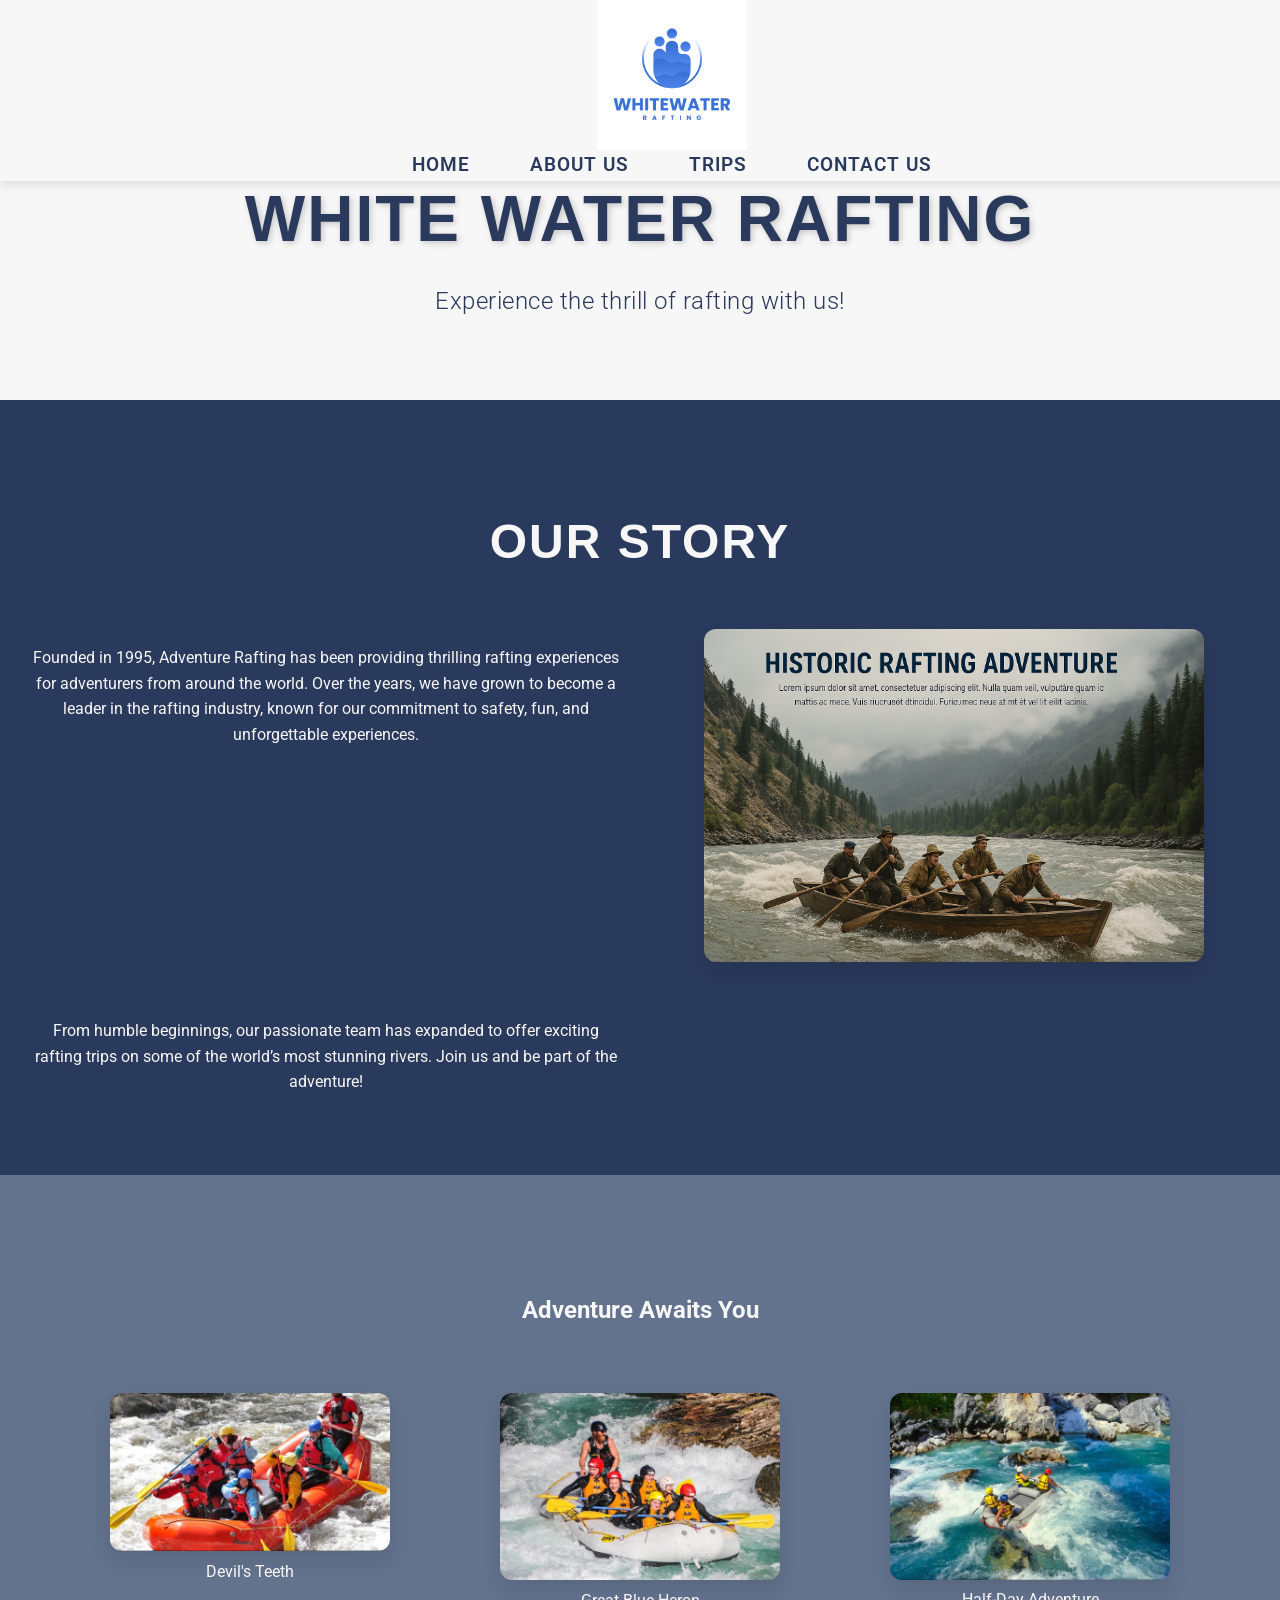
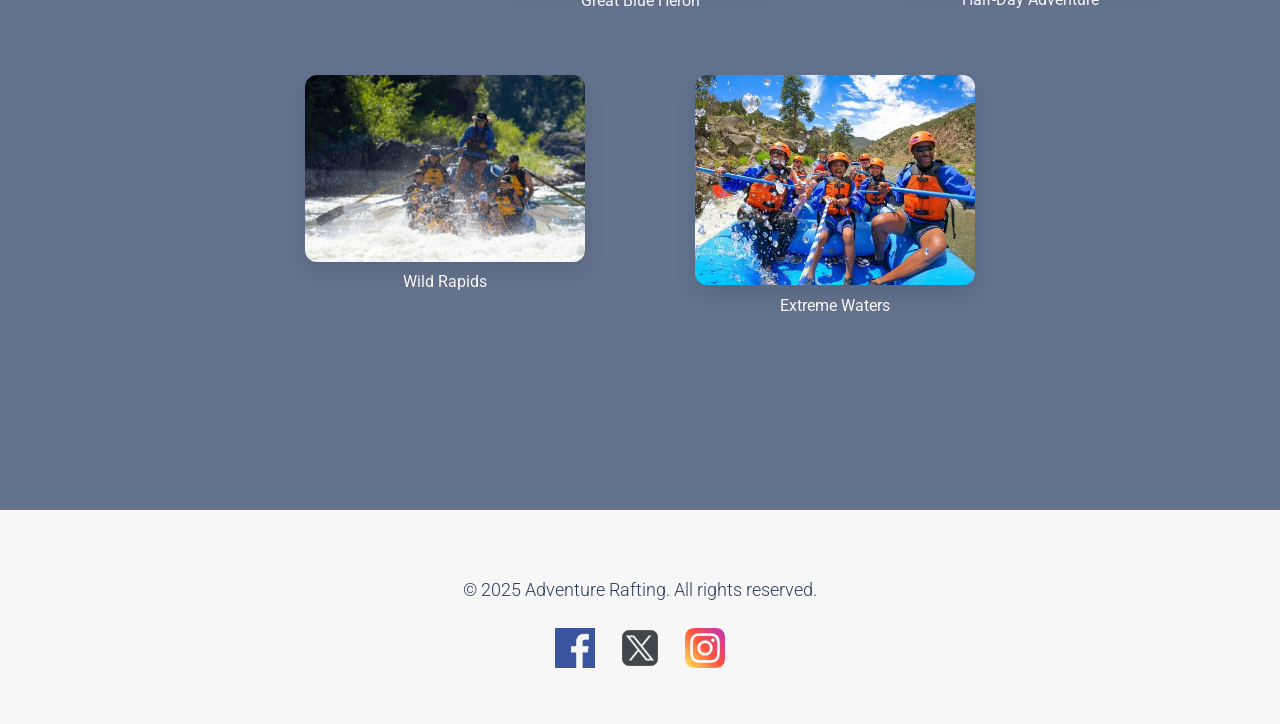
==== wrr/about.html @ 4ab4df59 "Add files via upload" ====
<!DOCTYPE html>
<html lang="en">
<head>
    <meta charset="UTF-8">
    <meta name="viewport" content="width=device-width, initial-scale=1.0">
    <meta name="description" content="Learn about Adventure Rafting and our history of thrilling rafting adventures.">
    <meta name="author" content="Adventure Rafting">
    <meta name="keywords" content="rafting, adventure, trips, history">
    <title>About Us - Adventure Rafting</title>
    <link href="https://fonts.googleapis.com/css2?family=Roboto:wght@400;700&display=swap" rel="stylesheet">
    <link rel="stylesheet" href="style.css">
</head>
<body>
    <header>
        <div class="header-container">
            <div class="logo">
                <img src="logo.png" alt="Adventure Rafting Logo" aria-label="Adventure Rafting Logo">
            </div>
            <nav>
                <ul>
                    <li><a href="index.html">Home</a></li>
                    <li><a href="about.html">About Us</a></li>
                    <li><a href="trips.html">Trips</a></li>
                    <li><a href="contact.html">Contact Us</a></li>
                </ul>
            </nav>
        </div>
    </header>

    <main>
        <section class="hero">
            <h1>White Water Rafting</h1>
            <p>Experience the thrill of rafting with us!</p>
        </section>

        <section class="history">
            <h2>Our Story</h2>
            <div class="history-content">
                <p>Founded in 1995, Adventure Rafting has been providing thrilling rafting experiences for adventurers from around the world. Over the years, we have grown to become a leader in the rafting industry, known for our commitment to safety, fun, and unforgettable experiences.</p>
                <img src="ChatGPT Image 2 abr 2025, 00_31_45.png" alt="Historic rafting adventure" aria-label="Rafting history image">
                <p>From humble beginnings, our passionate team has expanded to offer exciting rafting trips on some of the world’s most stunning rivers. Join us and be part of the adventure!</p>
            </div>
        </section>        

        <section class="adventures">
            <h2>Adventure Awaits You</h2>
            <div class="adventure-gallery">
                <figure>
                    <img src="1.jpg" alt="Rafting through Devil's Teeth rapids" aria-label="Devil's Teeth rapids">
                    <figcaption>Devil's Teeth</figcaption>
                </figure>
                <figure>
                    <img src="2.jpg" alt="Rafting in the Great Blue Heron area" aria-label="Great Blue Heron rafting trip">
                    <figcaption>Great Blue Heron</figcaption>
                </figure>
                <figure>
                    <img src="3.jpg" alt="Half-Day Adventure rafting trip" aria-label="Half-Day Adventure rafting trip">
                    <figcaption>Half-Day Adventure</figcaption>
                </figure>
                <figure>
                    <img src="4.jpg" alt="Navigating Wild Rapids" aria-label="Wild Rapids rafting trip">
                    <figcaption>Wild Rapids</figcaption>
                </figure>
                <figure>
                    <img src="5.jpg" alt="Extreme Waters rafting expedition" aria-label="Extreme Waters rafting expedition">
                    <figcaption>Extreme Waters</figcaption>
                </figure>
            </div>
        </section>
    </main>

    <footer>
        <p>&copy; 2025 Adventure Rafting. All rights reserved.</p>
        <div class="social-icons">
            <a href="#"><img src="facebook.png" alt="Facebook logo" aria-label="Facebook"></a>
            <a href="#"><img src="logotipos.png" alt="Twitter logo" aria-label="Twitter"></a>
            <a href="#"><img src="instagram.png" alt="Instagram logo" aria-label="Instagram"></a>
        </div>
    </footer>
</body>
</html>
---- wrr/style.css ----
:root {
    --primary-color: #f8f7f7; /* Gris oscuro para un look elegante */
    --secondary-color: #2a3a5c; /* Blanco puro para limpiar la apariencia */
    --accent-color: #F26B38; /* Naranja sutil como color de acento */
    --background-color: #63728d; /* Fondo suave para contraste visual */
    --highlight-color: #F26B38; /* Color para llamadas a la acción */
    --font-family: 'Roboto', sans-serif;
    --heading-font: 'Montserrat', sans-serif; /* Fuente de encabezados más elegante */
}

/* Estilos generales */
body {
    font-family: var(--font-family);
    background-color: var(--background-color);
    color: var(--primary-color);
    margin: 0;
    padding: 0;
    line-height: 1.6;
    overflow-x: hidden;
}

/* HEADER */
header {
    display: flex;
    justify-content: center; /* Centra todo el contenido dentro del header */
    align-items: center;
    padding: 0rem 2rem;
    background-color: var(--primary-color);
    box-shadow: 0 4px 10px rgba(0, 0, 0, 0.1); /* Sombra sutil para darle profundidad */
    position: fixed;
    width: 100%;
    top: 0;
    z-index: 1000;
}

.logo {
    display: flex;
    justify-content: center; /* Centra el logo horizontalmente */
    width: 100%; /* Se asegura que ocupe todo el espacio disponible */
}

.logo img {
    width: 150px; /* Tamaño más grande para el logo */
    height: auto;
}

nav ul {
    display: flex;
    list-style: none;
    padding: 0;
    margin: 0;
    align-items: center;
}

nav ul li {
    margin: 0 30px;
}

nav ul li a {
    text-decoration: none;
    color: var(--secondary-color);
    font-weight: 600;
    font-size: 1.2rem;
    letter-spacing: 1px;
    text-transform: uppercase;
    position: relative;
    transition: color 0.3s ease, padding 0.3s ease;
}

nav ul li a::after {
    content: '';
    position: absolute;
    bottom: 0;
    left: 0;
    width: 100%;
    height: 2px;
    background-color: var(--highlight-color);
    transform: scaleX(0);
    transform-origin: bottom right;
    transition: transform 0.3s ease;
}

nav ul li a:hover::after {
    transform: scaleX(1);
    transform-origin: bottom left;
}

nav ul li a:hover {
    color: var(--highlight-color); /* Acento de color cuando se pasa el ratón */
}

/* HERO */
.hero {
    text-align: center;
    padding: 8rem 2rem 5rem;
    background-color: var(--primary-color);
    color: var(--secondary-color);
    position: relative;
}

.hero h1 {
    font-size: 4rem;
    font-family: var(--heading-font);
    color: var(--secondary-color);
    margin-bottom: 1.5rem;
    text-transform: uppercase;
    letter-spacing: 2px;
    line-height: 1.2;
    text-shadow: 2px 2px 6px rgba(0, 0, 0, 0.2); /* Sombra sutil para que el texto se vea más destacado */
}

.hero p {
    font-size: 1.5rem;
    font-weight: 300;
    max-width: 800px;
    margin: 0 auto;
    letter-spacing: 0.5px;
}

/* HISTORY SECTION */
.history {
    background-color: var(--secondary-color);
    padding: 4rem 2rem;
    text-align: center;
}

.history h2 {
    font-size: 3rem;
    font-family: var(--heading-font);
    color: var(--primary-color);
    margin-bottom: 2rem;
    text-transform: uppercase;
    letter-spacing: 2px;
}

.history-content {
    display: grid;
    grid-template-columns: 1fr 1fr;
    gap: 40px;
    justify-items: center;
    margin-top: 3rem;
}

.history-content img {
    width: 100%;
    max-width: 500px;
    height: auto;
    border-radius: 12px; /* Bordes redondeados para un look más moderno */
    box-shadow: 0 10px 20px rgba(0, 0, 0, 0.1);
    transition: transform 0.3s ease;
}

.history-content img:hover {
    transform: scale(1.05); /* Efecto de zoom sutil en imágenes */
}

/* ADVENTURE SECTION */
.adventures {
    text-align: center;
    padding: 6rem 2rem;
    background-color: var(--background-color);
}

.adventure-gallery {
    display: flex;
    justify-content: center;
    flex-wrap: wrap;
    gap: 30px;
    margin-top: 3rem;
}

.adventure-gallery figure {
    text-align: center;
    width: 280px;
    transition: transform 0.3s ease;
}

.adventure-gallery img {
    width: 100%;
    height: auto;
    border-radius: 12px;
    box-shadow: 0 10px 20px rgba(0, 0, 0, 0.1);
}

.adventure-gallery figure:hover {
    transform: translateY(-10px); /* Efecto de elevación al pasar el mouse */
}

/* FOOTER */
footer {
    background-color: var(--primary-color);
    color: var(--secondary-color);
    text-align: center;
    padding: 3rem 2rem;
    margin-top: 5rem;
    position: relative;
}

footer p {
    font-weight: 300;
    font-size: 1.1rem;
    margin-bottom: 1.5rem;
}

.social-icons {
    display: flex;
    justify-content: center;
    gap: 25px;
}

.social-icons img {
    width: 40px;
    height: auto;
    transition: transform 0.3s ease;
}

.social-icons img:hover {
    transform: scale(1.2); /* Efecto de zoom en los íconos de redes sociales */
}

/* MEDIA QUERIES PARA DISPOSITIVOS MOVILES */
@media (max-width: 768px) {
    header {
        flex-direction: column;
        padding: 1.5rem 2rem;
        text-align: center;
    }

    .hero {
        padding: 6rem 2rem;
    }

    .hero h1 {
        font-size: 2.8rem;
    }

    .history-content {
        grid-template-columns: 1fr;
    }

    .adventure-gallery {
        flex-direction: column;
        gap: 20px;
    }
}
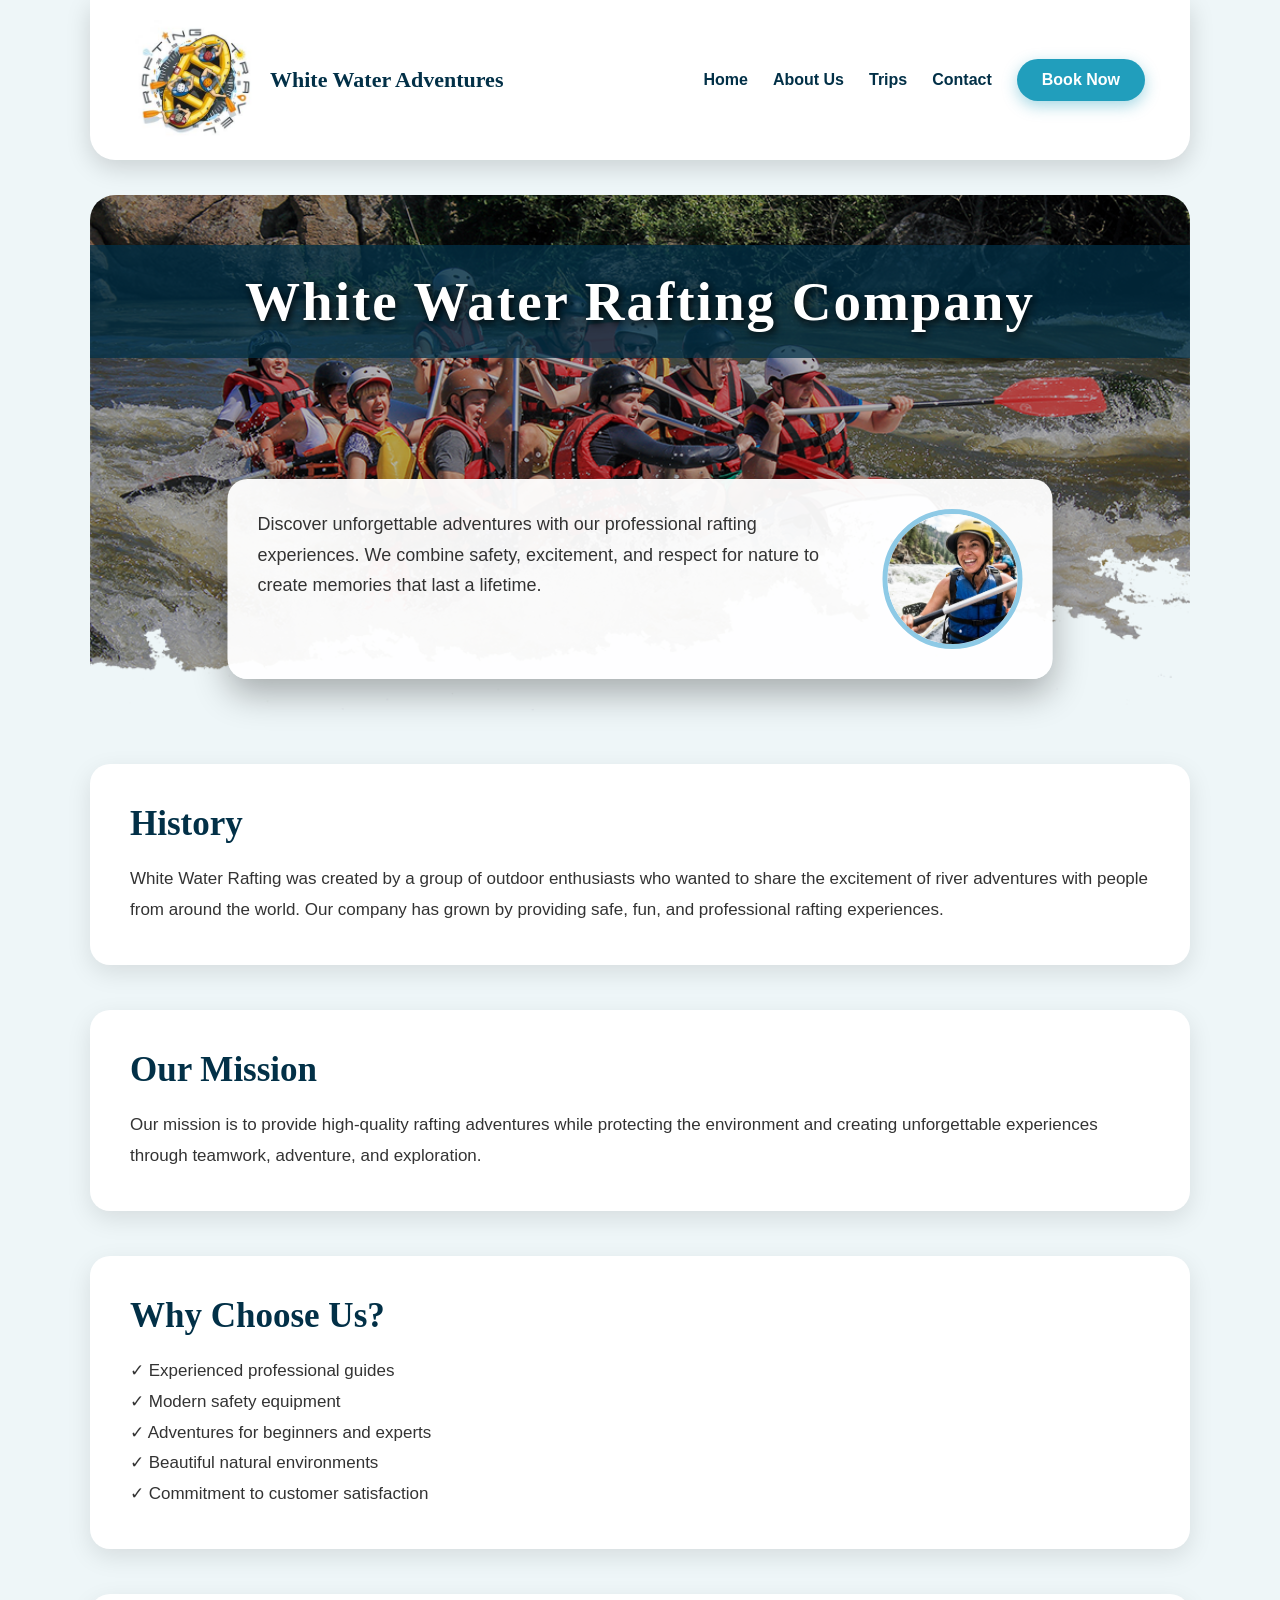
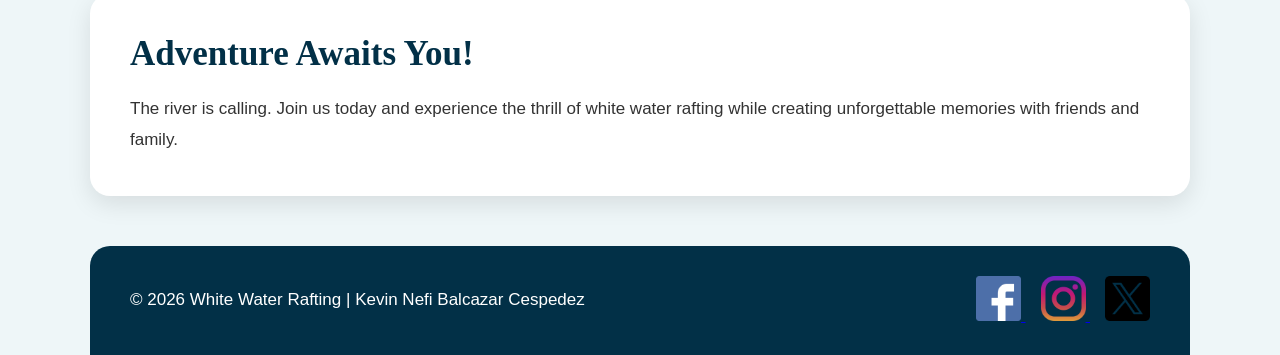
==== commit 1f17cc05: "Complete rafting about page" ====
--- a/wrr/about.html
+++ b/wrr/about.html
@@ -1,81 +1,209 @@
-<!DOCTYPE html>
-<html lang="en">
-<head>
-    <meta charset="UTF-8">
-    <meta name="viewport" content="width=device-width, initial-scale=1.0">
-    <meta name="description" content="Learn about Adventure Rafting and our history of thrilling rafting adventures.">
-    <meta name="author" content="Adventure Rafting">
-    <meta name="keywords" content="rafting, adventure, trips, history">
-    <title>About Us - Adventure Rafting</title>
-    <link href="https://fonts.googleapis.com/css2?family=Roboto:wght@400;700&display=swap" rel="stylesheet">
-    <link rel="stylesheet" href="style.css">
-</head>
-<body>
-    <header>
-        <div class="header-container">
-            <div class="logo">
-                <img src="logo.png" alt="Adventure Rafting Logo" aria-label="Adventure Rafting Logo">
-            </div>
-            <nav>
-                <ul>
-                    <li><a href="index.html">Home</a></li>
-                    <li><a href="about.html">About Us</a></li>
-                    <li><a href="trips.html">Trips</a></li>
-                    <li><a href="contact.html">Contact Us</a></li>
-                </ul>
-            </nav>
-        </div>
-    </header>
-
-    <main>
-        <section class="hero">
-            <h1>White Water Rafting</h1>
-            <p>Experience the thrill of rafting with us!</p>
-        </section>
-
-        <section class="history">
-            <h2>Our Story</h2>
-            <div class="history-content">
-                <p>Founded in 1995, Adventure Rafting has been providing thrilling rafting experiences for adventurers from around the world. Over the years, we have grown to become a leader in the rafting industry, known for our commitment to safety, fun, and unforgettable experiences.</p>
-                <img src="ChatGPT Image 2 abr 2025, 00_31_45.png" alt="Historic rafting adventure" aria-label="Rafting history image">
-                <p>From humble beginnings, our passionate team has expanded to offer exciting rafting trips on some of the world’s most stunning rivers. Join us and be part of the adventure!</p>
-            </div>
-        </section>        
-
-        <section class="adventures">
-            <h2>Adventure Awaits You</h2>
-            <div class="adventure-gallery">
-                <figure>
-                    <img src="1.jpg" alt="Rafting through Devil's Teeth rapids" aria-label="Devil's Teeth rapids">
-                    <figcaption>Devil's Teeth</figcaption>
-                </figure>
-                <figure>
-                    <img src="2.jpg" alt="Rafting in the Great Blue Heron area" aria-label="Great Blue Heron rafting trip">
-                    <figcaption>Great Blue Heron</figcaption>
-                </figure>
-                <figure>
-                    <img src="3.jpg" alt="Half-Day Adventure rafting trip" aria-label="Half-Day Adventure rafting trip">
-                    <figcaption>Half-Day Adventure</figcaption>
-                </figure>
-                <figure>
-                    <img src="4.jpg" alt="Navigating Wild Rapids" aria-label="Wild Rapids rafting trip">
-                    <figcaption>Wild Rapids</figcaption>
-                </figure>
-                <figure>
-                    <img src="5.jpg" alt="Extreme Waters rafting expedition" aria-label="Extreme Waters rafting expedition">
-                    <figcaption>Extreme Waters</figcaption>
-                </figure>
-            </div>
-        </section>
-    </main>
-
-    <footer>
-        <p>&copy; 2025 Adventure Rafting. All rights reserved.</p>
-        <div class="social-icons">
-            <a href="#"><img src="facebook.png" alt="Facebook logo" aria-label="Facebook"></a>
-            <a href="#"><img src="logotipos.png" alt="Twitter logo" aria-label="Twitter"></a>
-            <a href="#"><img src="instagram.png" alt="Instagram logo" aria-label="Instagram"></a>
-        </div>
-    </footer>
-</body>
-</html>
+<!DOCTYPE html>
+<html lang="en">
+
+<head>
+
+    <meta charset="UTF-8">
+
+    <meta name="viewport" content="width=device-width, initial-scale=1.0">
+
+    <meta name="description"
+      content="White Water Rafting offers exciting river adventures, safe rafting trips, and unforgettable outdoor experiences.">
+
+    <meta name="author" content="Kevin Nefi Balcazar Cespedez">
+
+    <title>About Us | White Water Rafting</title>
+
+    <link rel="stylesheet" href="styles/rafting.css">
+
+</head>
+
+
+<body>
+
+
+    <header>
+
+
+        <div class="logo-box">
+
+            <img src="images/logo.png" alt="White Water Rafting Logo">
+
+            <h3>White Water Adventures</h3>
+
+        </div>
+
+
+        <nav>
+
+            <a href="index.html">Home</a>
+
+            <a href="about.html">About Us</a>
+
+            <a href="trips.html">Trips</a>
+
+            <a href="contact.html">Contact</a>
+
+            <a class="button" href="trips.html">Book Now</a>
+
+        </nav>
+
+
+    </header>
+
+
+    <main>
+
+
+        <div class="hero">
+
+
+            <img src="images/hero.jpg" alt="People rafting on a river">
+
+
+            <h1>
+                White Water Rafting Company
+            </h1>
+
+
+            <article>
+
+
+                <img src="images/client.jpg" alt="Happy rafting customer">
+
+
+                <p>
+                    Discover unforgettable adventures with our professional rafting
+                    experiences. We combine safety, excitement, and respect for nature
+                    to create memories that last a lifetime.
+                </p>
+
+
+            </article>
+
+
+        </div>
+
+
+        <section>
+
+
+            <h2>History</h2>
+
+
+            <p>
+
+                White Water Rafting was created by a group of outdoor enthusiasts
+                who wanted to share the excitement of river adventures with people
+                from around the world. Our company has grown by providing safe,
+                fun, and professional rafting experiences.
+
+            </p>
+
+
+        </section>
+
+
+        <section>
+
+
+            <h2>Our Mission</h2>
+
+
+            <p>
+
+                Our mission is to provide high-quality rafting adventures while
+                protecting the environment and creating unforgettable experiences
+                through teamwork, adventure, and exploration.
+
+            </p>
+
+
+        </section>
+
+
+        <section>
+
+
+            <h2>Why Choose Us?</h2>
+
+
+            <p>
+
+                ✓ Experienced professional guides <br>
+                ✓ Modern safety equipment <br>
+                ✓ Adventures for beginners and experts <br>
+                ✓ Beautiful natural environments <br>
+                ✓ Commitment to customer satisfaction
+
+            </p>
+
+
+        </section>
+
+
+        <section>
+
+
+            <h2>Adventure Awaits You!</h2>
+
+
+            <p>
+
+                The river is calling. Join us today and experience the thrill of
+                white water rafting while creating unforgettable memories with
+                friends and family.
+
+            </p>
+
+
+        </section>
+
+
+    </main>
+
+
+    <footer>
+
+
+        <p>
+
+            © 2026 White Water Rafting |
+            Kevin Nefi Balcazar Cespedez
+
+        </p>
+
+
+        <nav class="socialmedia">
+
+
+            <a href="https://facebook.com">
+
+                <img src="images/facebook.png" alt="Facebook">
+
+            </a>
+
+
+            <a href="https://instagram.com">
+
+                <img src="images/instagram.png" alt="Instagram">
+
+            </a>
+
+
+            <a href="https://twitter.com">
+
+                <img src="images/twitter.png" alt="Twitter">
+
+            </a>
+
+
+        </nav>
+
+
+    </footer>
+
+
+</body>
+
+</html>
--- a/wrr/styles/rafting.css
+++ b/wrr/styles/rafting.css
@@ -0,0 +1,339 @@
+:root {
+
+    --primary-color: #023047;
+    --secondary-color: #219ebc;
+    --accent-color: #8ecae6;
+    --gold-color: #ffb703;
+
+    --background-color: #eef6f8;
+    --white-color: #ffffff;
+    --text-color: #333333;
+
+    --heading-font: Georgia, serif;
+    --body-font: Arial, sans-serif;
+
+}
+
+/* RESET */
+
+* {
+
+    margin: 0;
+    padding: 0;
+    box-sizing: border-box;
+
+}
+
+/* BODY */
+
+body {
+
+    font-family: var(--body-font);
+
+    background-color: var(--background-color);
+
+    color: var(--text-color);
+
+}
+
+/* CONTENEDOR */
+
+header,
+main,
+footer {
+
+    max-width: 1100px;
+
+    margin: auto;
+
+}
+
+/* ================= HEADER ================= */
+
+header {
+
+    display: flex;
+
+    justify-content: space-between;
+
+    align-items: center;
+
+    background: white;
+
+    padding: 20px 45px;
+
+    border-radius: 0 0 25px 25px;
+
+    box-shadow: 0 8px 25px rgba(0, 0, 0, .15);
+
+}
+
+/* LOGO */
+
+.logo-box {
+
+    display: flex;
+
+    align-items: center;
+
+    gap: 15px;
+
+}
+
+.logo-box img {
+
+    width: 120px;
+
+}
+
+.logo-box h3 {
+
+    font-family: var(--heading-font);
+
+    color: var(--primary-color);
+
+    font-size: 22px;
+
+}
+
+/* MENU */
+
+header nav {
+
+    display: flex;
+
+    align-items: center;
+
+    gap: 25px;
+
+}
+
+header nav a {
+
+    text-decoration: none;
+
+    color: var(--primary-color);
+
+    font-weight: bold;
+
+    font-size: 16px;
+
+    transition: .3s;
+
+}
+
+header nav a:hover {
+
+    color: var(--secondary-color);
+
+}
+
+/* BOTON */
+
+.button {
+
+    background: var(--secondary-color);
+
+    color: white !important;
+
+    padding: 12px 25px;
+
+    border-radius: 30px;
+
+    box-shadow: 0 5px 15px rgba(33, 158, 188, .4);
+
+}
+
+.button:hover {
+
+    background: var(--primary-color);
+
+    transform: translateY(-3px);
+
+}
+
+/* ================= HERO ================= */
+
+.hero {
+
+    position: relative;
+
+    margin-top: 35px;
+
+}
+
+.hero > img {
+
+    width: 100%;
+
+    height: 520px;
+
+    object-fit: cover;
+
+    border-radius: 25px;
+
+    filter: brightness(70%);
+
+}
+
+.hero h1 {
+
+    position: absolute;
+
+    top: 50px;
+
+    width: 100%;
+
+    padding: 25px;
+
+    text-align: center;
+
+    color: white;
+
+    font-family: var(--heading-font);
+
+    font-size: 55px;
+
+    background: rgba(2, 48, 71, .75);
+
+    letter-spacing: 2px;
+
+    text-shadow: 2px 3px 8px black;
+
+    z-index: 2;
+
+}
+
+/* ARTICLE ENCIMA DE IMAGEN */
+
+.hero article {
+
+    position: absolute;
+
+    bottom: 40px;
+
+    left: 50%;
+
+    transform: translateX(-50%);
+
+    width: 75%;
+
+    background: rgba(255, 255, 255, .95);
+
+    padding: 30px;
+
+    border-radius: 20px;
+
+    box-shadow: 0 15px 35px rgba(0, 0, 0, .3);
+
+    z-index: 2;
+
+}
+
+.hero article img {
+
+    float: right;
+
+    width: 140px;
+
+    height: 140px;
+
+    object-fit: cover;
+
+    border-radius: 50%;
+
+    margin-left: 25px;
+
+    border: 5px solid var(--accent-color);
+
+}
+
+.hero article p {
+
+    font-size: 18px;
+
+    line-height: 1.7;
+
+}
+
+/* ================= SECTIONS ================= */
+
+section {
+
+    background: white;
+
+    margin-top: 45px;
+
+    padding: 40px;
+
+    border-radius: 20px;
+
+    box-shadow: 0 8px 25px rgba(0, 0, 0, .1);
+
+}
+
+h2 {
+
+    font-family: var(--heading-font);
+
+    color: var(--primary-color);
+
+    font-size: 35px;
+
+    margin-bottom: 20px;
+
+}
+
+p {
+
+    line-height: 1.8;
+
+    font-size: 17px;
+
+}
+
+/* ================= FOOTER ================= */
+
+footer {
+
+    margin-top: 50px;
+
+    padding: 30px 40px;
+
+    background: var(--primary-color);
+
+    color: white;
+
+    border-radius: 20px 20px 0 0;
+
+    display: flex;
+
+    justify-content: space-between;
+
+    align-items: center;
+
+}
+
+footer p {
+
+    color: white;
+
+}
+
+/* REDES SOCIALES */
+
+.socialmedia img {
+
+    width: 45px;
+
+    margin-left: 15px;
+
+    transition: .3s;
+
+}
+
+.socialmedia img:hover {
+
+    transform: translateY(-6px);
+
+}
